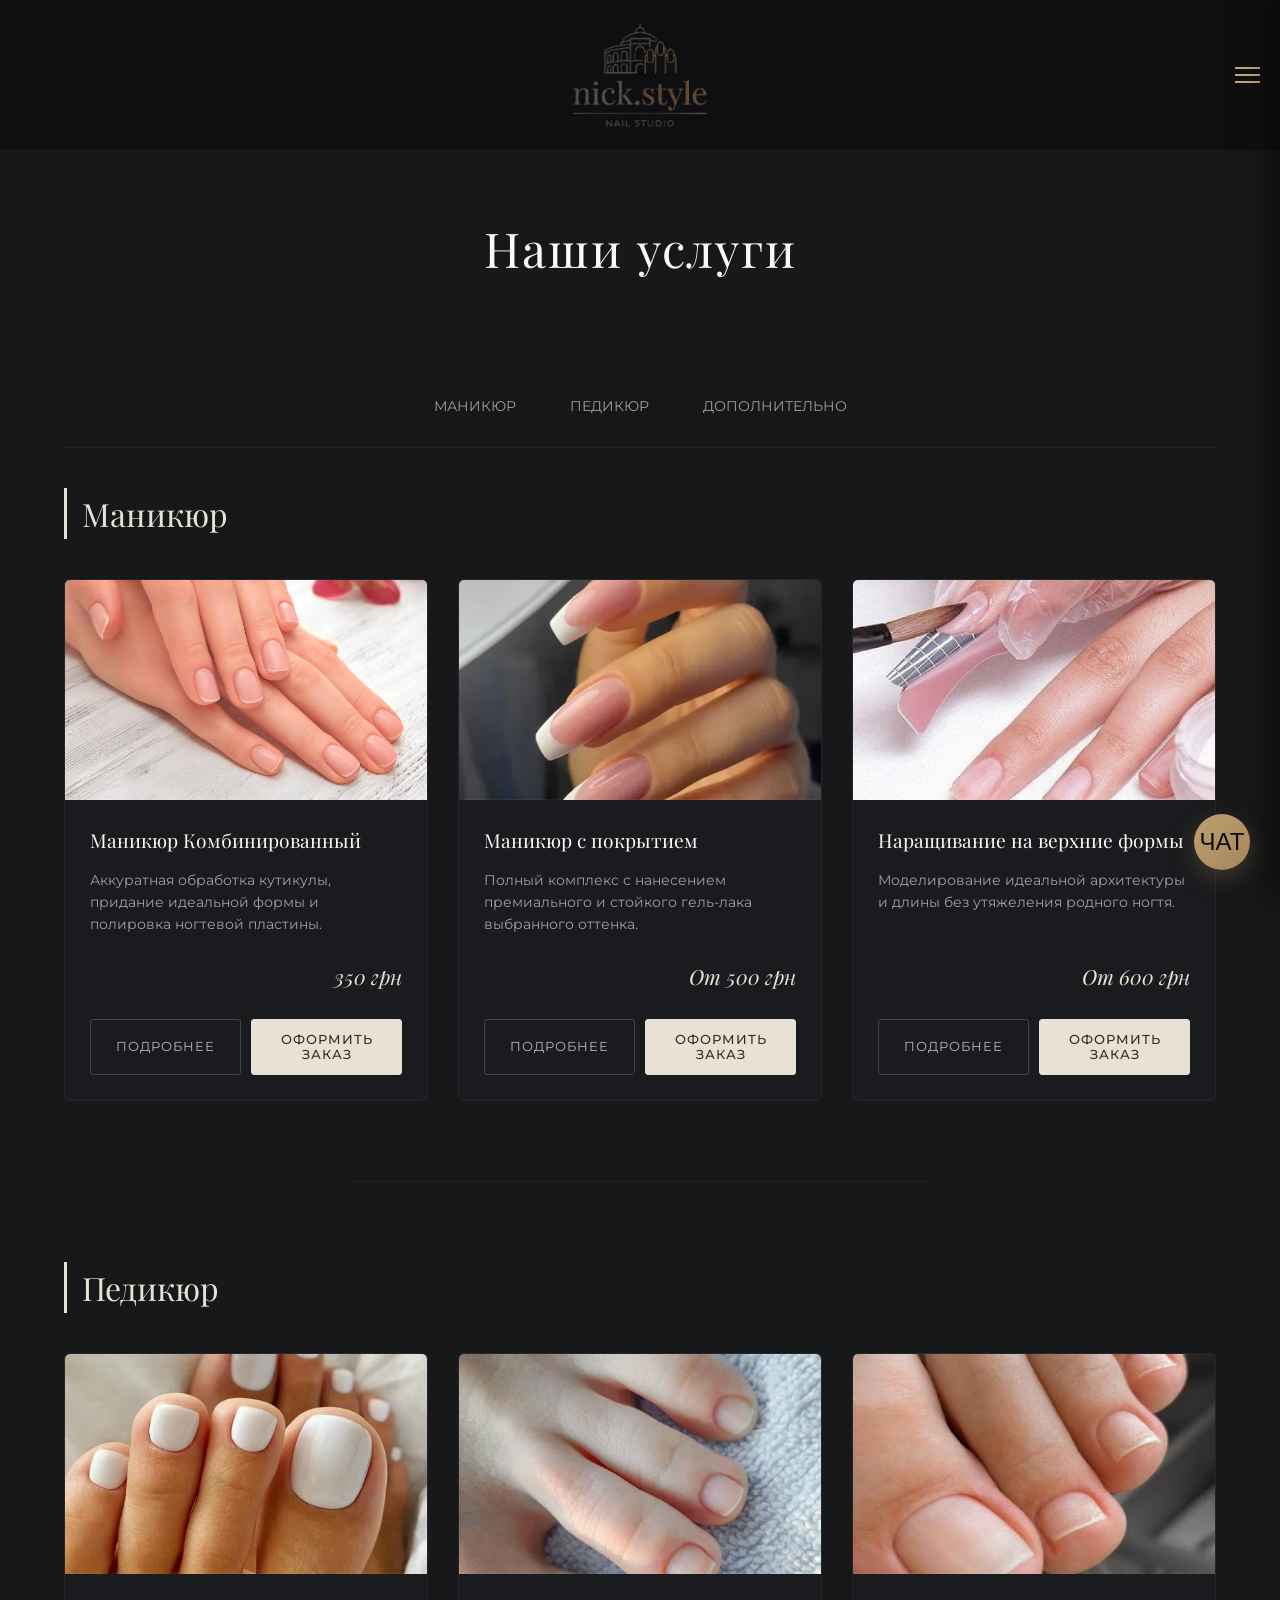
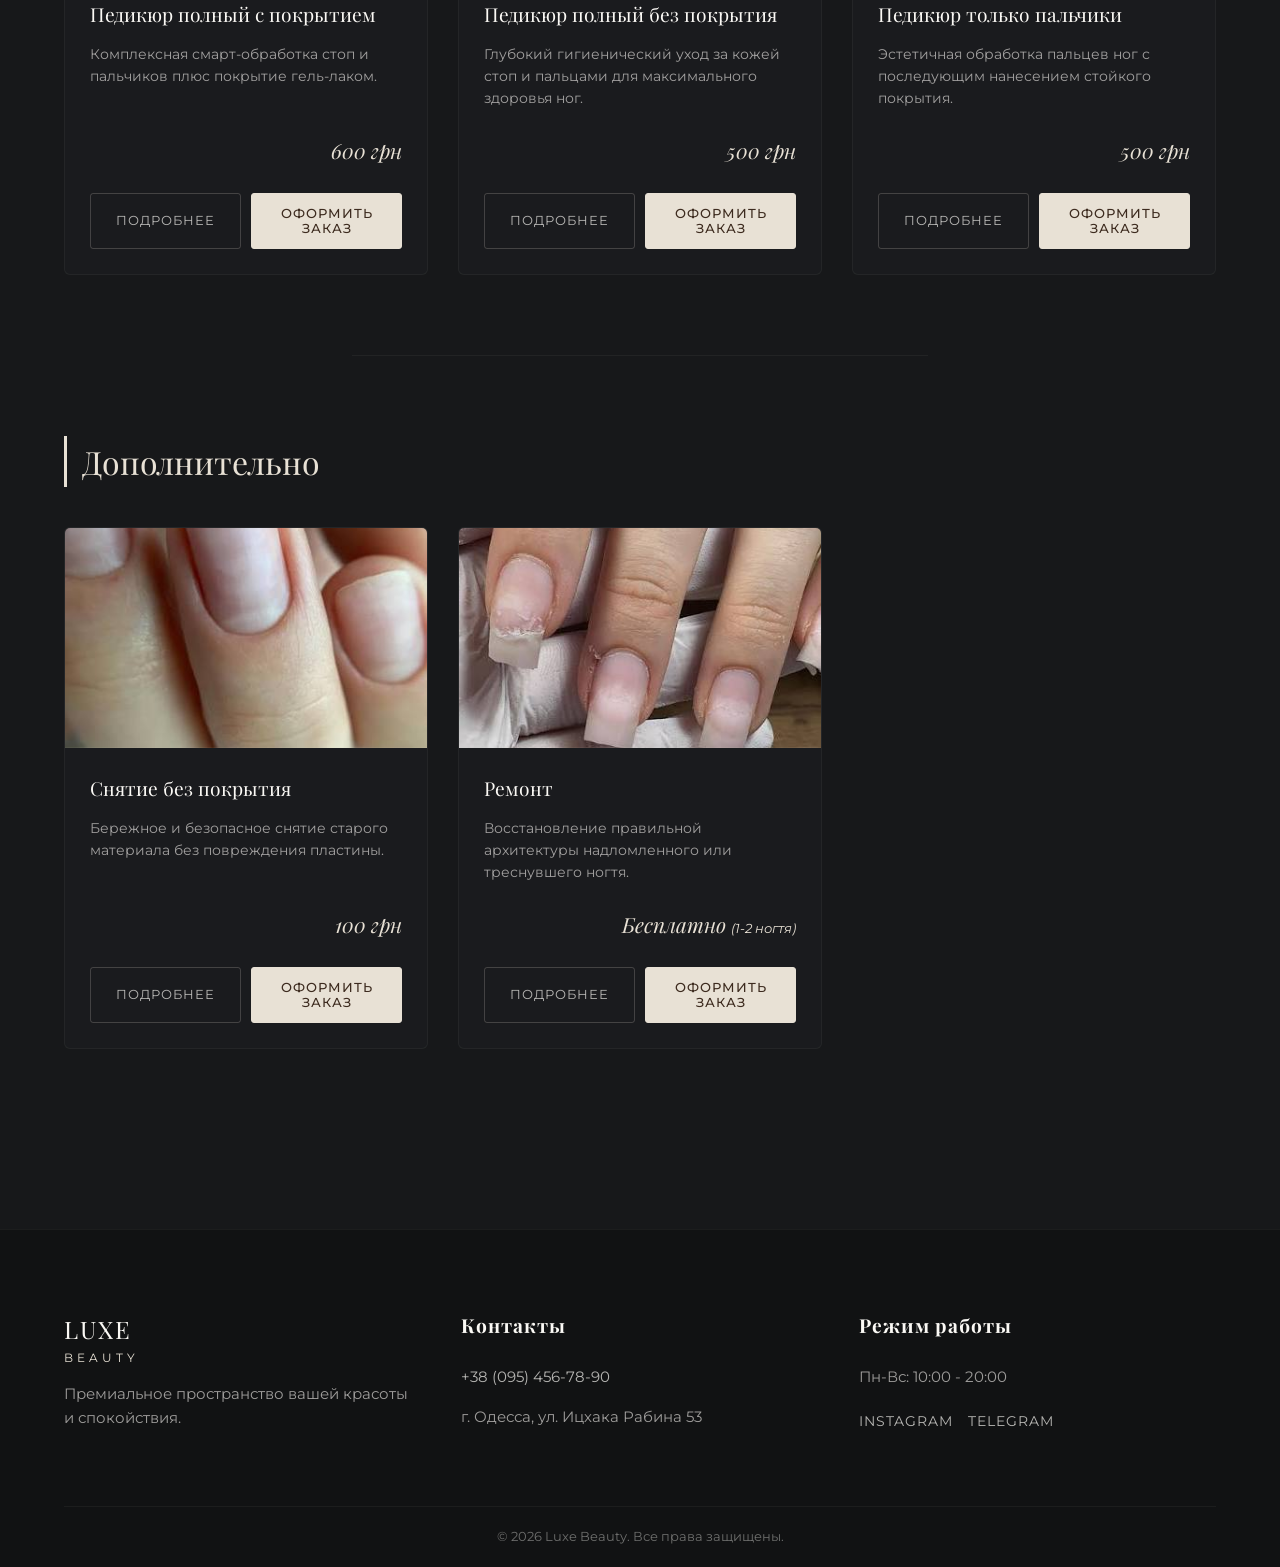
==== catalog.html @ 3cce15d4 "completed project" ====
<!DOCTYPE html>
<html lang="ru">
<head>
    <meta charset="UTF-8">
    <meta name="viewport" content="width=device-width, initial-scale=1.0">
    <title>Каталог услуг | Luxe Beauty</title>
    <!-- Базовые стили (сброс, шрифты, шапка) -->
    <link rel="stylesheet" href="style.css">
    <!-- Стили конкретно для каталога -->
    <link rel="stylesheet" href="catalog.css">
    <link href="https://fonts.googleapis.com/css2?family=Montserrat:wght@300;400;500&family=Playfair+Display:ital,wght@0,400;0,600;1,400&display=swap" rel="stylesheet">
</head>
<body class="catalog-page">

    <header class="header">
        <img src="./img/nick.style.odessa.logo.png" alt="Nick Style" class="logo-img">
        
        <button class="burger-btn" id="burgerBtn">
            <span></span><span></span><span></span>
        </button>
    </header>

    <nav class="nav-menu" id="navMenu">
        <button class="close-btn" id="closeBtn">✕</button>
        <a href="index.html">На главную</a>
    </nav>

    <main class="catalog-main">
        <h1 class="page-title hidden">Наши услуги</h1>

        <nav class="sticky-nav">
            <a href="#manicure">Маникюр</a>
            <a href="#pedicure">Педикюр</a>
            <a href="#extra">Дополнительно</a>
        </nav>

        <!-- Категория: МАНИКЮР -->
        <section id="manicure" class="catalog-category">
            <h2 class="category-title hidden">Маникюр</h2>
            <div class="catalog-grid">
                
                <!-- Карточка 1 -->
                <div class="product-card hidden">
                    <div class="card-image" style="background-image: url('./img/Маникюр\ Комбинированный.jpg');"></div>
                    <div class="card-content">
                        <h3>Маникюр Комбинированный</h3>
                        <p class="card-desc">Аккуратная обработка кутикулы, придание идеальной формы и полировка ногтевой пластины.</p>
                        <div class="card-price">350 грн</div>
                        <div class="card-actions">
                            <button class="btn-outline" data-target="detail-1">Подробнее</button>
                            <button class="btn-solid">Оформить заказ</button>
                        </div>
                    </div>
                </div>

                <!-- Карточка 2 -->
                <div class="product-card hidden">
                    <div class="card-image" style="background-image: url('./img/Маникюр\ с\ покрытием.webp');"></div>
                    <div class="card-content">
                        <h3>Маникюр с покрытием</h3>
                        <p class="card-desc">Полный комплекс с нанесением премиального и стойкого гель-лака выбранного оттенка.</p>
                        <div class="card-price">От 500 грн</div>
                        <div class="card-actions">
                            <button class="btn-outline" data-target="detail-2">Подробнее</button>
                            <button class="btn-solid">Оформить заказ</button>
                        </div>
                    </div>
                </div>

                <!-- Карточка 3 -->
                <div class="product-card hidden">
                    <div class="card-image" style="background-image: url('./img/Наращивание\ на\ верхние\ формы.jpg');"></div>
                    <div class="card-content">
                        <h3>Наращивание на верхние формы</h3>
                        <p class="card-desc">Моделирование идеальной архитектуры и длины без утяжеления родного ногтя.</p>
                        <div class="card-price">От 600 грн</div>
                        <div class="card-actions">
                            <button class="btn-outline" data-target="detail-3">Подробнее</button>
                            <button class="btn-solid">Оформить заказ</button>
                        </div>
                    </div>
                </div>

            </div>
        </section>

        <hr class="catalog-divider hidden">

        <!-- Категория: ПЕДИКЮР -->
        <section id="pedicure" class="catalog-category">
            <h2 class="category-title hidden">Педикюр</h2>
            <div class="catalog-grid">
                
                <!-- Карточка 4 -->
                <div class="product-card hidden">
                    <div class="card-image" style="background-image: url('./img/Педикюр\ полный\ с\ покрытием.jpg');"></div>
                    <div class="card-content">
                        <h3>Педикюр полный с покрытием</h3>
                        <p class="card-desc">Комплексная смарт-обработка стоп и пальчиков плюс покрытие гель-лаком.</p>
                        <div class="card-price">600 грн</div>
                        <div class="card-actions">
                            <button class="btn-outline" data-target="detail-4">Подробнее</button>
                            <button class="btn-solid">Оформить заказ</button>
                        </div>
                    </div>
                </div>

                <!-- Карточка 5 -->
                <div class="product-card hidden">
                    <div class="card-image" style="background-image: url('./img/Педикюр\ полный\ без\ покрытия.jpg');"></div>
                    <div class="card-content">
                        <h3>Педикюр полный без покрытия</h3>
                        <p class="card-desc">Глубокий гигиенический уход за кожей стоп и пальцами для максимального здоровья ног.</p>
                        <div class="card-price">500 грн</div>
                        <div class="card-actions">
                            <button class="btn-outline" data-target="detail-5">Подробнее</button>
                            <button class="btn-solid">Оформить заказ</button>
                        </div>
                    </div>
                </div>

                <!-- Карточка 6 -->
                <div class="product-card hidden">
                    <div class="card-image" style="background-image: url('./img/Педикюр\ только\ пальчики.jpg');"></div>
                    <div class="card-content">
                        <h3>Педикюр только пальчики</h3>
                        <p class="card-desc">Эстетичная обработка пальцев ног с последующим нанесением стойкого покрытия.</p>
                        <div class="card-price">500 грн</div>
                        <div class="card-actions">
                            <button class="btn-outline" data-target="detail-6">Подробнее</button>
                            <button class="btn-solid">Оформить заказ</button>
                        </div>
                    </div>
                </div>

            </div>
        </section>

        <hr class="catalog-divider hidden">

        <!-- Категория: ДОПОЛНИТЕЛЬНО -->
        <section id="extra" class="catalog-category">
            <h2 class="category-title hidden">Дополнительно</h2>
            <div class="catalog-grid">
                
                <!-- Карточка 7 -->
                <div class="product-card hidden">
                    <div class="card-image" style="background-image: url('./img/Снятие\ без\ покрытия.jpg');"></div>
                    <div class="card-content">
                        <h3>Снятие без покрытия</h3>
                        <p class="card-desc">Бережное и безопасное снятие старого материала без повреждения пластины.</p>
                        <div class="card-price">100 грн</div>
                        <div class="card-actions">
                            <button class="btn-outline" data-target="detail-7">Подробнее</button>
                            <button class="btn-solid">Оформить заказ</button>
                        </div>
                    </div>
                </div>

                <!-- Карточка 8 -->
                <div class="product-card hidden">
                    <div class="card-image" style="background-image: url('./img/Ремонт.jpg');"></div>
                    <div class="card-content">
                        <h3>Ремонт</h3>
                        <p class="card-desc">Восстановление правильной архитектуры надломленного или треснувшего ногтя.</p>
                        <div class="card-price">Бесплатно <span style="font-size: 0.8rem; font-family: 'Montserrat', sans-serif;">(1-2 ногтя)</span></div>
                        <div class="card-actions">
                            <button class="btn-outline" data-target="detail-8">Подробнее</button>
                            <button class="btn-solid">Оформить заказ</button>
                        </div>
                    </div>
                </div>

            </div>
        </section>
    </main>

    <!-- ===================================================
                МОДАЛЬНОЕ ОКНО "ПОДРОБНЕЕ"
    =================================================== -->

        <div id="serviceModal" class="service-modal">
            <div class="service-modal-content">
                <button id="closeServiceModal" class="service-modal-close">
                    &times;
                </button>
                <div id="serviceModalBody">
                </div>
            </div>
        </div

    <div class="order-overlay" id="orderOverlay"></div>

    <div class="order-drawer" id="orderDrawer">
        <button class="drawer-close" id="closeDrawer">&times;</button>
        
        <div class="drawer-header">
            <h3>Оформление заказа</h3>
            <p>Оставьте ваши контакты, и мы свяжемся с вами для подтверждения ордера.</p>
        </div>

        <form class="order-form" id="orderForm">
            <div class="input-group">
                <label for="clientName">Ваше имя</label>
                <input type="text" id="clientName" placeholder="Введите ваше имя" required>
            </div>

            <div class="input-group">
                <label for="clientPhone">Номер телефона</label>
                <input type="tel" id="clientPhone" placeholder="+38 (095) 456-78-90" required>
            </div>

            <button type="submit" class="btn-solid submit-order-btn">Подтвердить заказ</button>
        </form>
    </div>

    <div class="success-modal" id="successModal">
        <div class="success-content">
            <button class="success-close" id="closeSuccess">&times;</button>
            
            <div class="success-icon">
                <svg width="64" height="64" viewBox="0 0 24 24" fill="none" stroke="var(--color-beige)" stroke-width="1" stroke-linecap="round" stroke-linejoin="round">
                    <path d="M22 11.08V12a10 10 0 1 1-5.93-9.14"></path>
                    <polyline points="22 4 12 14.01 9 11.01"></polyline>
                </svg>
            </div>
            
            <h3>Заказ успешно создан</h3>
            <p>Наш администратор уже обрабатывает ваш ордер и свяжется с вами в течение <b>10 минут</b>.</p>
            
            <button class="btn-solid close-success-btn" id="closeSuccessBtn">Отлично</button>
        </div>
    </div>

    <div class="lux-widget" id="luxWidget">
        <div class="lux-menu">
            <button id="luxAiBtn">🤖 Чат с AI</button>
            <a href="tel:+380000000000">📞 Позвонить</a>
        </div>
        <button class="lux-trigger" id="luxTrigger">ЧАТ</button>
    </div>

    <div class="lux-box" id="luxBox">
        <div class="lux-header">
            <div><strong>LUXE BEAUTY Assistant</strong><br><small>Онлайн</small></div>
            <button id="luxClose">✕</button>
        </div>
        <div class="lux-msgs" id="luxMsgs">
            <div class="msg ai">Приветствую. Помогу сориентироваться по каталогу. Что вас интересует?</div>
        </div>
        <div class="lux-input-zone">
            <input type="text" id="luxInp" placeholder="Напишите сообщение..." autocomplete="off">
            <button id="luxSend">➔</button>
        </div>
    </div>

    <!-- Подвал (Footer) -->
    <footer id="contacts" class="footer">
        <div class="footer-content">
            <div class="footer-col hidden">
                <div class="logo">LUXE<span>BEAUTY</span></div>
                <p class="footer-desc">Премиальное пространство вашей красоты и спокойствия.</p>
            </div>
            
            <div class="footer-col hidden">
                <h4>Контакты</h4>
                <p><a href="tel:+380000000000" class="footer-link">+38 (095) 456-78-90</a></p>
                <p class="address">г. Одесса, ул. Ицхака Рабина 53</p> 
            </div>

            <div class="footer-col hidden">
                <h4>Режим работы</h4>
                <p>Пн-Вс: 10:00 - 20:00</p>
                <div class="social-links">
                    <!-- Заглушки под соцсети, потом вставишь иконки SVG -->
                    <a href="#">Instagram</a>
                    <a href="https://t.me/your_sunshin">Telegram</a>
                </div>
            </div>
        </div>
        
        <div class="footer-bottom">
            <p>&copy; 2026 Luxe Beauty. Все права защищены.</p>
        </div>
    </footer>

    <script src="catalog.js"></script>
</body>
</html>
---- style.css ----
/* Базовые настройки и сброс */
* {
    margin: 0;
    padding: 0;
    box-sizing: border-box;
    /* Убиваем синий квадрат при клике на мобилках */
    -webkit-tap-highlight-color: transparent; 
}

/* Убиваем outline при фокусе */
*:focus {
    outline: none !important;
}

html {
    scroll-behavior: smooth; /* Плавный скролл по якорным ссылкам */
}

body {
    color: var(--color-milk);
    background-color: var(--bg-deep-graphite);
    font-family: 'Montserrat', sans-serif;
    line-height: 1.6;
    overflow-x: hidden;
}

h1, h2, h3, .logo {
    font-family: 'Playfair Display', serif; /* Премиальный шрифт с засечками */
    font-weight: 400;
}

/* ==========================================================================
   БРЕНДБУК / ПЕРЕМЕННЫЕ ПАЛИТРЫ (Quiet Luxury)
   ========================================================================== */
:root {
    --color-milk: #FBF9F5;      
    --color-beige: #E8E1D5;      
    --color-chocolate: #3D2B1F;  
    --color-graphite: #242528;   
    
    
    --bg-deep-graphite: #17181A; 
    --bg-darker-shadow: #111213; 

    --gold: #DAA520; 
}

/* ==========================================================================
   КОМПОНЕНТЫ
   ========================================================================== */

.header {
    position: relative; /* Это важно для центровки лого */
    height: 150px; /* Задай нужную высоту шапки */
    background: #0f0f11;
    display: flex;
    align-items: center;
    justify-content: flex-end; /* Прижимает всё вправо */
    padding: 0 20px;
}

.logo-img {
    position: absolute; /* Отрываем от потока */
    left: 50%; /* Сдвигаем левый край в центр */
    transform: translateX(-50%); /* Сдвигаем картинку назад на половину её ширины (точный центр) */
    height: 150px; /* Подстрой под размер лого */
    width: auto;
    pointer-events: none; /* Чтобы не мешало, если вдруг наложится */
}

.burger-btn {
    background: none;
    border: none;
    cursor: pointer;
    display: flex;
    flex-direction: column;
    gap: 5px;
    z-index: 10; /* Чтобы был поверх всего */
}

.burger-btn span {
    width: 25px;
    height: 2px;
    background: #c5a880;
}

/* Меню */
.nav-menu {
    position: fixed; top: 0; left: -100%; width: 100%; height: 100%;
    background: rgba(15, 15, 17, 0.98);
    display: flex; flex-direction: column; align-items: center; justify-content: center;
    gap: 30px; z-index: 9999; transition: 0.3s;
}
.nav-menu.open { left: 0; }
.nav-menu a { color: #fff; font-size: 24px; text-decoration: none; }
.close-btn { position: absolute; top: 30px; right: 30px; background: none; border: none; color: #fff; font-size: 30px; cursor: pointer; }

/* Главный экран (Hero) */
.hero {
    height: 100vh;
    display: flex;
    align-items: center;
    justify-content: center;
    text-align: center;
    /* Мягкий радиальный градиент из графита в глубокую тень с шоколадным отливом */
    background: radial-gradient(circle at center, var(--color-graphite) 0%, var(--bg-darker-shadow) 100%);
    padding: 0 20px;
}

.hero-content h1 {
    font-size: 4rem;
    margin-bottom: 20px;
    letter-spacing: 1px;
    color: var(--color-milk);
    font-family: 'Playfair Display', serif; /* Добавили благородный шрифт для заголовка */
}

.hero-content p {
    font-weight: 300;
    max-width: 500px;
    margin: 0 auto 40px;
    color: var(--color-beige); /* Нюдовый подзаголовок смотрится очень стильно */
}

.btn-primary {
    display: inline-block;
    padding: 15px 40px;
    border: 1px solid var(--color-beige);
    color: var(--color-beige);
    text-decoration: none;
    text-transform: uppercase;
    letter-spacing: 2px;
    font-size: 12px;
    transition: all 0.4s ease;
    cursor: pointer;
    background: transparent;
}

.btn-primary:hover {
    background-color: var(--color-beige);
    color: var(--color-chocolate); /* При ховере кнопка заливается бежем, а текст темнеет до шоколада */
    border-color: var(--color-beige);
}

/* --- Секция Преимуществ --- */
.features {
    padding: 100px 5%;
    background-color: var(--bg-deep-graphite);
}

.features-grid {
    display: grid;
    grid-template-columns: repeat(auto-fit, minmax(280px, 1fr));
    gap: 50px;
    max-width: 1200px;
    margin: 0 auto;
}

.feature-item {
    text-align: center;
    padding: 30px;
    /* Тонкие изящные рамки с легким бежевым напылением */
    border: 1px solid rgba(232, 225, 213, 0.05); 
    background-color: rgba(36, 37, 40, 0.3); /* Легкая подложка из графита */
    transition: all 0.4s ease;
}

.feature-item:hover {
    transform: translateY(-10px);
    border-color: rgba(232, 225, 213, 0.2);
    box-shadow: 0 10px 30px rgba(61, 43, 31, 0.15); /* Мягкая шоколадная тень */
}

.feature-icon {
    font-size: 2rem;
    color: var(--color-beige);
    margin-bottom: 20px;
}

.feature-item h3 {
    font-size: 1.2rem;
    margin-bottom: 15px;
    letter-spacing: 1px;
    color: var(--color-milk);
}

.feature-item p {
    font-size: 0.9rem;
    color: rgba(251, 249, 245, 0.7); /* Молочный с прозрачностью для хорошей читаемости */
    font-weight: 300;
}

/* --- Секция Атмосферы (Галерея) --- */
.atmosphere {
    padding: 100px 5%;
    background-color: var(--bg-darker-shadow); /* Уходим в глубокий графитовый блэкаут */
}

.gallery-grid {
    display: grid;
    grid-template-columns: repeat(auto-fit, minmax(300px, 1fr));
    gap: 20px;
    max-width: 1200px;
    margin: 0 auto;
}

.gallery-item {
    height: 400px;
    background-size: cover;
    background-position: center;
    filter: grayscale(25%); /* Снизили агрессивный чб фильтр, чтобы теплые тона пробивались наружу */
    border: 1px solid rgba(232, 225, 213, 0.03);
    transition: all 0.5s ease;
}

.gallery-item:hover {
    filter: grayscale(0%);
    transform: scale(1.02);
    border-color: var(--color-beige);
}

/* --- Секция Философии --- */
.philosophy {
    padding: 120px 5%;
    text-align: center;
    background-color: var(--bg-deep-graphite);
}

.philosophy-content {
    max-width: 700px;
    margin: 0 auto;
}

.philosophy p {
    font-size: 1.1rem;
    color: var(--color-milk);
    font-weight: 300;
    line-height: 1.8;
}

/* --- Секция Отзывов --- */
.reviews {
    padding: 100px 5%;
    /* Градиент перетекает из глубокого графита в тотальный шоколадно-черный пул */
    background: linear-gradient(to bottom, var(--bg-deep-graphite) 0%, var(--bg-darker-shadow) 100%);
}

.reviews-grid {
    display: grid;
    grid-template-columns: repeat(auto-fit, minmax(300px, 1fr));
    gap: 30px;
    max-width: 1200px;
    margin: 0 auto;
}

.review-card {
    background-color: rgba(36, 37, 40, 0.4); /* Матовый графит для карт */
    padding: 40px 30px;
    border-radius: 4px;
    border: 1px solid rgba(232, 225, 213, 0.05);
    display: flex;
    flex-direction: column;
    justify-content: space-between;
    transition: all 0.4s ease;
}

.review-card:hover {
    transform: translateY(-5px);
    border-color: rgba(232, 225, 213, 0.15);
}

.stars {
    color: var(--gold); 
    font-size: 1.2rem;
    margin-bottom: 20px;
    letter-spacing: 2px;
}

.review-text {
    font-size: 1rem;
    font-style: italic;
    color: var(--color-milk);
    margin-bottom: 30px;
    flex-grow: 1;
    font-weight: 300;
}

.author {
    font-family: 'Playfair Display', serif;
    font-size: 1.1rem;
    color: var(--color-beige);
}

/* Секция топ-услуг */
.top-services {
    padding: 100px 5%;
    max-width: 1200px;
    margin: 0 auto;
    background-color: var(--bg-darker-shadow);
}

.section-title {
    font-size: 2.5rem;
    text-align: center;
    margin-bottom: 60px;
    letter-spacing: 2px;
    color: var(--color-milk);
    font-family: 'Playfair Display', serif;
}

.services-grid {
    display: flex;
    flex-direction: column;
    gap: 30px;
}

.service-card {
    display: flex;
    justify-content: space-between;
    align-items: center;
    padding: 30px;
    border-bottom: 1px solid rgba(232, 225, 213, 0.1); /* Бежевая аккуратная линия */
    transition: all 0.4s ease;
}

.service-card:hover {
    background-color: rgba(61, 43, 31, 0.15); /* Тончайший шоколадный блик при наведении */
    transform: translateX(10px);
}

.card-info h3 {
    font-size: 1.5rem;
    margin-bottom: 10px;
    color: var(--color-milk);
    font-family: 'Playfair Display', serif;
}

.card-info .desc {
    color: rgba(251, 249, 245, 0.6);
    font-size: 0.9rem;
    font-weight: 300;
}

.card-action .price {
    font-size: 1.2rem;
    font-family: 'Playfair Display', serif;
    font-style: italic;
    color: var(--color-beige);
}

.btn_learn_more {
    display: inline-block;
    padding: 15px 40px;
    border: 1px solid var(--color-beige);
    color: var(--color-beige);
    text-decoration: none;
    text-transform: uppercase;
    letter-spacing: 2px;
    font-size: 12px;
    transition: all 0.4s ease;
    cursor: pointer;
    text-align: center;
    background: transparent;
}

.btn_learn_more:hover {
    background-color: var(--color-beige);
    color: var(--color-chocolate);
    border-color: var(--color-beige);
}

/* Классы для анимации появления (JS) */
.hidden {
    opacity: 0;
    transform: translateY(40px);
    transition: all 1s cubic-bezier(0.25, 1, 0.5, 1);
}

.show {
    opacity: 1;
    transform: translateY(0);
}

/* --- Секция FAQ --- */
.faq {
    padding: 100px 5%;
    /* Сидим в глубоком графитовом пуле, как и в остальных секциях */
    background-color: var(--bg-deep-graphite); 
}

.faq-container {
    max-width: 800px;
    margin: 0 auto;
    display: flex;
    flex-direction: column;
    gap: 15px;
}

.faq-item {
    border: 1px solid rgba(232, 225, 213, 0.05); /* Легчайший бежевый контур */
    background-color: rgba(36, 37, 40, 0.3); /* Полупрозрачный матовый графит */
    border-radius: 4px;
    overflow: hidden;
    transition: all 0.4s ease;
}

.faq-question {
    padding: 24px 30px;
    display: flex;
    justify-content: space-between;
    align-items: center;
    cursor: pointer;
    user-select: none;
    -webkit-tap-highlight-color: transparent;
}

.faq-question span {
    font-size: 1.1rem;
    font-weight: 400;
    letter-spacing: 0.5px;
    color: var(--color-milk);
    font-family: 'Playfair Display', serif; /* Добавим люкса в сами вопросы */
}

/* Изящный плюсик */
.faq-icon {
    position: relative;
    width: 14px;
    height: 14px;
    transition: transform 0.4s cubic-bezier(0.25, 1, 0.5, 1);
}

.faq-icon::before, .faq-icon::after {
    content: '';
    position: absolute;
    background-color: rgba(232, 225, 213, 0.5); /* Приглушенный беж в спокойном состоянии */
    transition: background-color 0.3s ease;
}

.faq-icon::before {
    top: 6px;
    left: 0;
    width: 14px;
    height: 2px;
}

.faq-icon::after {
    top: 0;
    left: 6px;
    width: 2px;
    height: 14px;
}

/* Стили при ховере - блок оживает */
.faq-item:hover {
    border-color: rgba(232, 225, 213, 0.2);
    background-color: rgba(36, 37, 40, 0.8);
    box-shadow: 0 5px 15px rgba(61, 43, 31, 0.1); /* Легкая шоколадная тень */
}

.faq-item:hover .faq-icon::before,
.faq-item:hover .faq-icon::after {
    background-color: var(--color-beige); /* Загорается чистым бежем */
}

/* Скрытый по дефолту ответ */
.faq-answer {
    max-height: 0;
    overflow: hidden;
    transition: max-height 0.4s cubic-bezier(0.25, 1, 0.5, 1);
}

.faq-answer p {
    padding: 0 30px 30px 30px;
    color: rgba(251, 249, 245, 0.6); /* Молочный с прозрачностью */
    font-size: 0.95rem;
    font-weight: 300;
    line-height: 1.7;
}

/* Состояние когда аккордеон открыт */
.faq-item.active {
    border-color: rgba(232, 225, 213, 0.3);
}

.faq-item.active .faq-icon {
    transform: rotate(45deg);
}

.faq-item.active .faq-icon::before,
.faq-item.active .faq-icon::after {
    background-color: var(--color-beige);
}

.lux-widget { position: fixed; bottom: 30px; right: 30px; display: flex; flex-direction: column; align-items: flex-end; gap: 12px; z-index: 9999; }
    .lux-trigger { width: 56px; height: 56px; border-radius: 50%; background: linear-gradient(135deg, #bd9f73, #a68758); border: none; cursor: pointer; color: #0f0f11; font-size: 24px; box-shadow: 0 8px 24px rgba(166,135,88,0.3); transition: 0.3s; }
    .lux-widget.active .lux-trigger { transform: rotate(135deg); }
    
    .lux-menu { display: flex; flex-direction: column; gap: 8px; opacity: 0; transform: translateY(10px); pointer-events: none; transition: 0.3s; }
    .lux-widget.active .lux-menu { opacity: 1; transform: translateY(0); pointer-events: auto; }
    .lux-menu button, .lux-menu a { background: rgba(25,25,30,0.9); backdrop-filter: blur(10px); border: 1px solid rgba(197,168,128,0.2); padding: 12px 20px; border-radius: 24px; color: #e4e4e7; font-size: 13px; cursor: pointer; text-decoration: none; text-align: center; transition: 0.2s; }
    .lux-menu button:hover, .lux-menu a:hover { border-color: #c5a880; transform: translateX(-4px); }

    .lux-box { position: fixed; bottom: 110px; right: 30px; width: 360px; height: 480px; background: rgba(25,25,30,0.9); backdrop-filter: blur(20px); border: 1px solid rgba(197,168,128,0.2); border-radius: 20px; box-shadow: 0 15px 40px rgba(0,0,0,0.5); display: flex; flex-direction: column; overflow: hidden; z-index: 10000; opacity: 0; transform: translateY(20px); pointer-events: none; transition: 0.3s; }
    .lux-box.open { opacity: 1; transform: translateY(0); pointer-events: auto; }
    
    .lux-header { padding: 14px 20px; border-bottom: 1px solid rgba(255,255,255,0.05); display: flex; justify-content: space-between; align-items: center; font-size: 14px; }
    .lux-header small { color: #a1a1aa; font-size: 11px; }
    .lux-header button { background: none; border: none; color: #a1a1aa; cursor: pointer; font-size: 16px; }
    
    .lux-msgs { flex: 1; padding: 16px; overflow-y: auto; display: flex; flex-direction: column; gap: 10px; font-size: 13px; }
    .msg { max-width: 80%; padding: 10px 14px; border-radius: 14px; line-height: 1.4; }
    .msg.ai { background: rgba(255,255,255,0.03); border: 1px solid rgba(255,255,255,0.05); align-self: flex-start; border-top-left-radius: 4px; color: #e4e4e7; }
    .msg.user { background: linear-gradient(135deg, #bd9f73, #a68758); color: #0f0f11; font-weight: 500; align-self: flex-end; border-top-right-radius: 4px; }
    
    .lux-input-zone { padding: 12px 16px; background: rgba(15,15,17,0.5); display: flex; gap: 8px; }
    .lux-input-zone input { flex: 1; background: rgba(255,255,255,0.03); border: 1px solid rgba(255,255,255,0.08); border-radius: 10px; color: #e4e4e7; padding: 8px 12px; font-size: 13px; outline: none; }
    .lux-input-zone input:focus { border-color: #c5a880; }
    .lux-input-zone button { background: none; border: none; color: #c5a880; cursor: pointer; font-size: 16px; }

/* --- Подвал (Footer) --- */
.footer {
    background-color: var(--bg-darker-shadow); /* Самый глубокий темный тон для фундамента */
    padding: 80px 5% 20px;
    border-top: 1px solid rgba(232, 225, 213, 0.05);
}

.footer-content {
    display: grid;
    grid-template-columns: repeat(auto-fit, minmax(250px, 1fr));
    gap: 40px;
    max-width: 1200px;
    margin: 0 auto 60px;
}

.footer-col h4 {
    font-family: 'Playfair Display', serif;
    font-size: 1.2rem;
    margin-bottom: 25px;
    color: var(--color-milk);
    letter-spacing: 1px;
}

.footer-desc {
    margin-top: 15px;
    color: rgba(251, 249, 245, 0.6);
    font-size: 0.9rem;
}

.footer-col p {
    color: rgba(251, 249, 245, 0.6);
    margin-bottom: 15px;
    font-size: 0.95rem;
}

.footer-link {
    color: rgba(251, 249, 245, 0.7);
    text-decoration: none;
    transition: color 0.3s ease;
}

.footer-link:hover {
    color: var(--color-beige);
}

.social-links {
    margin-top: 20px;
    display: flex;
    gap: 15px;
}

.social-links a {
    color: rgba(251, 249, 245, 0.7);
    text-decoration: none;
    font-size: 0.9rem;
    text-transform: uppercase;
    letter-spacing: 1px;
    transition: color 0.3s ease;
}

.social-links a:hover {
    color: var(--color-beige); /* Заменили старое золото на элегантный беж */
}

.footer-bottom {
    text-align: center;
    padding-top: 20px;
    border-top: 1px solid rgba(232, 225, 213, 0.05);
    color: rgba(251, 249, 245, 0.4); /* Максимально приглушенный копирайт */
    font-size: 0.8rem;
}

/* Адаптив под мобилки */
@media (max-width: 768px) {
    .hero-content h1 {
        font-size: 2.5rem;
    }
    .service-card {
        flex-direction: column;
        align-items: flex-start;
        gap: 15px;
    }
    .service-card:hover {
        transform: none; /* Убираем сдвиг на мобилках */
    }
}

/* Адаптив для галереи */
@media (max-width: 768px) {
    .gallery-item {
        height: 300px;
    }
    .philosophy {
        padding: 80px 5%;
    }
}

@media (max-width: 480px) {
        .lux-widget { bottom: 20px; right: 20px; }
        
        /* Чат разворачивается на весь экран смартфона */
        .lux-box {
            width: 100vw;
            height: 100vh;
            bottom: 0;
            right: 0;
            border-radius: 0; /* Убираем скругления, чтобы встало монолитом */
        }
        
        /* Увеличиваем шапку и инпуты для удобных тапов пальцем */
        .lux-header { padding: 20px; }
        .lux-input-zone { padding: 16px; padding-bottom: calc(16px + env(safe-area-inset-bottom)); } /* Защита под шторку iPhone */
    }
---- catalog.css ----
/* Добавляем плавный скролл, чтобы прыжок был мягким */
html {
    scroll-behavior: smooth;
    /* Добавляем отступ сверху при клике, чтобы заголовок не уходил под меню */
    scroll-padding-top: 80px; 
}

.logo {
    font-size: 24px;
    letter-spacing: 2px;
    color: var(--color-milk);
    text-decoration: none; /* Убиваем дефолтное подчеркивание от браузера */
}

.logo span {
    font-family: 'Montserrat', sans-serif;
    font-size: 12px;
    letter-spacing: 4px;
    display: block;
    color: var(--color-beige);
}

.catalog-page {
    background-color: var(--bg-deep-graphite); 
}

.catalog-header {
    position: relative;
    background-color: var(--bg-darker-shadow);
    border-bottom: 1px solid rgba(232, 225, 213, 0.05); /* Бежевая граница */
}

.catalog-main {
    padding: 60px 5% 100px;
    max-width: 1400px;
    margin: 0 auto;
}

.page-title {
    font-size: 3rem;
    text-align: center;
    margin-bottom: 80px;
    letter-spacing: 2px;
    color: var(--color-milk);
    font-family: 'Playfair Display', serif;
}

/* Панель навигации */
.sticky-nav {
    position: sticky;
    top: 0; /* Прилипает к самому верху экрана при скролле */
    z-index: 100;
    /* Глубокий графит с эффектом матового стекла */
    background-color: rgba(23, 24, 26, 0.95); 
    backdrop-filter: blur(10px);
    padding: 20px 0;
    display: flex;
    justify-content: center;
    gap: 20px;
    border-bottom: 1px solid rgba(232, 225, 213, 0.05);
    margin-bottom: 40px;
}

.sticky-nav a {
    text-decoration: none;
    color: rgba(251, 249, 245, 0.6); /* Приглушенный молочный */
    font-family: 'Montserrat', sans-serif;
    text-transform: uppercase;
    font-size: 0.85rem;
    padding: 8px 16px;
    border: 1px solid transparent;
    transition: all 0.3s ease;
    border-radius: 20px;
}

.sticky-nav a:hover {
    color: var(--color-milk);
    border-color: var(--color-beige);
}

.catalog-category {
    margin-bottom: 80px;
}

.category-title {
    font-size: 2rem;
    margin-bottom: 40px;
    color: var(--color-beige); /* Благородный беж вместо яркого золота */
    border-left: 3px solid var(--color-beige);
    padding-left: 15px;
    font-family: 'Playfair Display', serif;
}

.catalog-divider {
    border: none;
    border-top: 1px solid rgba(232, 225, 213, 0.05);
    margin: 0 auto 80px;
    width: 50%;
}

/* Сетка ордеров (карточек) */
.catalog-grid {
    display: grid;
    grid-template-columns: repeat(auto-fill, minmax(320px, 1fr));
    gap: 30px;
}

/* Карточка актива */
.product-card {
    background-color: rgba(36, 37, 40, 0.3); /* Полупрозрачный матовый графит */
    border: 1px solid rgba(232, 225, 213, 0.05); /* Легчайший контур */
    border-radius: 6px;
    overflow: hidden;
    display: flex;
    flex-direction: column;
    transition: transform 0.4s ease, box-shadow 0.4s ease, border-color 0.4s ease;
}

.product-card:hover {
    transform: translateY(-8px);
    box-shadow: 0 15px 30px rgba(61, 43, 31, 0.15); /* Мягкая шоколадная тень */
    border-color: rgba(232, 225, 213, 0.15);
}

.card-image {
    height: 220px;
    background-size: cover;
    background-position: center;
    background-color: var(--color-graphite); 
    border-bottom: 1px solid rgba(232, 225, 213, 0.05);
}

.card-content {
    padding: 25px;
    display: flex;
    flex-direction: column;
    flex-grow: 1;
}

.card-content h3 {
    font-size: 1.2rem;
    margin-bottom: 15px;
    font-family: 'Playfair Display', serif;
    color: var(--color-milk);
}

.card-desc {
    font-size: 0.9rem;
    color: rgba(251, 249, 245, 0.6);
    line-height: 1.5;
    margin-bottom: 25px;
    flex-grow: 1; 
}

.card-price {
    font-size: 1.3rem;
    font-family: 'Playfair Display', serif;
    font-style: italic;
    color: var(--color-beige);
    margin-bottom: 25px;
    text-align: right;
}

/* Кнопки управления ордерами */
.card-actions {
    display: flex;
    gap: 10px;
}

.card-actions button {
    flex: 1;
    padding: 12px 5px;
    font-family: 'Montserrat', sans-serif;
    font-size: 0.8rem;
    text-transform: uppercase;
    letter-spacing: 1px;
    cursor: pointer;
    border-radius: 3px;
    transition: all 0.3s ease;
}

.btn-outline {
    background: transparent;
    color: rgba(251, 249, 245, 0.7);
    border: 1px solid rgba(232, 225, 213, 0.2); /* Приглушенный беж */
}

.btn-outline:hover {
    border-color: var(--color-beige);
    color: var(--color-milk);
}

.btn-solid {
    background: var(--color-beige);
    color: var(--color-chocolate);
    border: 1px solid var(--color-beige);
    font-weight: 500;
}

.btn-solid:hover {
    background: transparent;
    color: var(--color-beige);
}

/* ==========================================================
                    SERVICE MODAL
========================================================== */

.service-modal{

    position:fixed;
    inset:0;

    display:flex;
    justify-content:center;
    align-items:center;

    padding:40px;

    background:rgba(0,0,0,.65);
    backdrop-filter:blur(14px);

    opacity:0;
    visibility:hidden;

    transition:.35s;

    z-index:9999;

}

.service-modal.active{

    opacity:1;
    visibility:visible;

}

.service-modal-image{

    width:100%;

    height:280px;

    object-fit:cover;

    border-radius:22px;

    margin-bottom:30px;

    box-shadow:0 20px 45px rgba(0,0,0,.18);

}

.service-modal-content{

    position:relative;

    width:min(900px,100%);
    max-height:85vh;

    overflow-y:auto;

    background:linear-gradient(
        180deg,
        var(--color-milk),
        var(--color-beige)
    );

    border-radius:28px;

    padding:45px;

    box-shadow:
        0 30px 80px rgba(0,0,0,.45);

    transform:translateY(35px) scale(.96);

    transition:.35s;

}

.service-modal.active .service-modal-content{

    transform:translateY(0) scale(1);

}

/* ======================================= */

.service-modal-close{

    position:absolute;

    top:0;
    right:0;

    width:56px;
    height:56px;

    border:none;

    border-radius:0 28px 0 18px;

    background:var(--gold);

    color:#fff;

    font-size:24px;
    font-weight:600;

    cursor:pointer;

    display:flex;
    justify-content:center;
    align-items:center;

    transition:.3s;

    z-index:10;

}

.service-modal-close:hover{

    background:#c79215;

    transform:scale(1.05);

}

/* ======================================= */

#serviceModalBody{

    color:var(--color-graphite);

    font-family:'Montserrat',sans-serif;

    line-height:1.8;

}

#serviceModalBody h2{

    text-align:center;

    font-size:2.3rem;

    color:var(--color-chocolate);

    margin-bottom:20px;

}

#serviceModalBody h2::after{

    content:"";

    display:block;

    width:90px;
    height:4px;

    margin:15px auto 0;

    background:var(--gold);

    border-radius:50px;

}

/* ======================================= */

#serviceModalBody h3{

    margin-top:35px;
    margin-bottom:18px;

    color:var(--color-chocolate);

    font-size:1.3rem;

}

/* ======================================= */

#serviceModalBody p{

    margin-bottom:18px;

    font-size:1.05rem;

    color:var(--color-graphite);

}

/* ======================================= */

#serviceModalBody strong{

    color:var(--gold);

}

/* ======================================= */

#serviceModalBody ul{

    list-style:none;

    padding:0;

    margin:30px 0;

}

/* ======================================= */

#serviceModalBody li{

    position:relative;

    margin-bottom:14px;

    padding:16px 18px 16px 58px;

    background:white;

    border-radius:16px;

    border-left:4px solid var(--gold);

    transition:.25s;

}

#serviceModalBody li:hover{

    transform:translateX(8px);

    box-shadow:0 15px 30px rgba(0,0,0,.08);

}

/* ======================================= */

#serviceModalBody li::before{

    content:"✓";

    position:absolute;

    left:18px;
    top:50%;

    transform:translateY(-50%);

    width:26px;
    height:26px;

    display:flex;
    justify-content:center;
    align-items:center;

    border-radius:50%;

    background:var(--gold);

    color:white;

    font-weight:700;

}

/* ======================================= */

.service-modal-content::-webkit-scrollbar{

    width:10px;

}

.service-modal-content::-webkit-scrollbar-thumb{

    background:var(--gold);

    border-radius:30px;

}

.service-modal-content::-webkit-scrollbar-track{

    background:transparent;

}

/* Затемняющий фон при открытии */
.order-overlay {
    position: fixed;
    top: 0;
    left: 0;
    width: 100%;
    height: 100%;
    background-color: rgba(5, 5, 5, 0.7);
    backdrop-filter: blur(4px);
    z-index: 998;
    opacity: 0;
    pointer-events: none;
    transition: opacity 0.4s ease;
}

.order-overlay.active {
    opacity: 1;
    pointer-events: auto;
}

/* Сама плашка (выезжает справа) */
.order-drawer {
    position: fixed;
    top: 0;
    right: 0;
    width: 100%;
    max-width: 450px;
    height: 100%;
    background-color: var(--bg-darker-shadow); /* Наш глубокий темный тон */
    box-shadow: -10px 0 30px rgba(0, 0, 0, 0.5);
    z-index: 999;
    padding: 40px 30px;
    box-sizing: border-box;
    display: flex;
    flex-direction: column;
    
    /* Начальное состояние: полностью скрыта справа */
    transform: translateX(100%);
    transition: transform 0.4s cubic-bezier(0.25, 1, 0.5, 1);
}

/* Состояние когда плашка открыта */
.order-drawer.active {
    transform: translateX(0);
}

/* Кнопка закрытия (крестик) */
.drawer-close {
    position: absolute;
    top: 20px;
    right: 20px;
    background: transparent;
    border: none;
    color: rgba(251, 249, 245, 0.5);
    font-size: 2rem;
    cursor: pointer;
    transition: color 0.3s ease;
}

.drawer-close:hover {
    color: var(--color-beige);
}

.drawer-header h3 {
    font-family: 'Playfair Display', serif;
    font-size: 1.8rem;
    color: var(--color-milk);
    margin-bottom: 15px;
}

.drawer-header p {
    color: rgba(251, 249, 245, 0.6);
    font-size: 0.9rem;
    line-height: 1.5;
    margin-bottom: 40px;
}

/* Форма и инпуты */
.order-form {
    display: flex;
    flex-direction: column;
    gap: 25px;
}

.input-group {
    display: flex;
    flex-direction: column;
    gap: 8px;
}

.input-group label {
    font-family: 'Montserrat', sans-serif;
    font-size: 0.8rem;
    text-transform: uppercase;
    letter-spacing: 1px;
    color: var(--color-beige);
}

.input-group input {
    background-color: rgba(36, 37, 40, 0.5);
    border: 1px solid rgba(232, 225, 213, 0.1);
    border-radius: 4px;
    padding: 14px 16px;
    color: var(--color-milk);
    font-family: 'Montserrat', sans-serif;
    font-size: 0.95rem;
    transition: all 0.3s ease;
}

.input-group input:focus {
    outline: none;
    border-color: var(--color-beige);
    background-color: rgba(36, 37, 40, 0.9);
}

.submit-order-btn {
    margin-top: 15px;
    width: 100%;
    padding: 16px !important;
}

/* --- Стили для окна успешного заказа --- */
.success-modal {
    position: fixed;
    top: 0;
    left: 0;
    width: 100%;
    height: 100%;
    background-color: rgba(5, 5, 5, 0.8); /* Глубокое затемнение */
    backdrop-filter: blur(8px); /* Красивое размытие заднего плана */
    z-index: 1000; /* Перекрывает всё, даже выдвижную плашку */
    display: flex;
    align-items: center;
    justify-content: center;
    
    /* Начальное состояние: скрыто */
    opacity: 0;
    pointer-events: none;
    transition: opacity 0.4s ease;
}

/* Активация окна */
.success-modal.active {
    opacity: 1;
    pointer-events: auto;
}

.success-content {
    background-color: var(--bg-darker-shadow);
    border: 1px solid rgba(232, 225, 213, 0.08);
    border-radius: 8px;
    padding: 50px 40px;
    max-width: 420px;
    width: 90%;
    text-align: center;
    position: relative;
    
    /* Эффект вылета: сначала уменьшено, потом встает в норму */
    transform: scale(0.8);
    transition: transform 0.4s cubic-bezier(0.34, 1.56, 0.64, 1);
}

.success-modal.active .success-content {
    transform: scale(1);
}

/* Крестик закрытия */
.success-close {
    position: absolute;
    top: 15px;
    right: 20px;
    background: transparent;
    border: none;
    color: rgba(251, 249, 245, 0.4);
    font-size: 1.8rem;
    cursor: pointer;
    transition: color 0.3s ease;
}

.success-close:hover {
    color: var(--color-beige);
}

.success-icon {
    margin-bottom: 25px;
}

.success-content h3 {
    font-family: 'Playfair Display', serif;
    font-size: 1.8rem;
    color: var(--color-milk);
    margin-bottom: 15px;
    letter-spacing: 1px;
}

.success-content p {
    color: rgba(251, 249, 245, 0.6);
    font-size: 0.95rem;
    line-height: 1.6;
    margin-bottom: 35px;
}

.success-content p b {
    color: var(--color-beige); /* Выделяем 10 минут бежевым */
    font-weight: 500;
}

.close-success-btn {
    width: 100%;
    padding: 14px !important;
}

/* ==========================================================================
   МОБИЛЬНЫЙ ТЕРМИНАЛ (Mobile Responsive)
   ========================================================================== */
@media (max-width: 768px) {
    /* Корректируем отступы рабочей зоны */
    .catalog-main {
        padding: 40px 15px 80px;
    }

    /* Заголовок страницы делаем компактнее */
    .page-title {
        font-size: 2.2rem;
        margin-bottom: 40px;
    }

    /* Липкая панель - финт ушами для UX */
    .sticky-nav {
        justify-content: flex-start; /* Выравниваем по левому краю для свайпа */
        padding: 15px 20px;
        gap: 15px;
        /* Делаем панель скроллируемой по горизонтали (как табы в криптобиржах) */
        overflow-x: auto;
        white-space: nowrap;
        -webkit-overflow-scrolling: touch; /* Плавный скролл на iOS */
        /* Прячем уродливый системный скроллбар */
        -ms-overflow-style: none;
        scrollbar-width: none;
    }
    
    .sticky-nav::-webkit-scrollbar {
        display: none;
    }

    .sticky-nav a {
        font-size: 0.75rem;
        padding: 8px 14px;
    }

    /* Сетка активов - переводим в 1 колонку */
    .catalog-grid {
        grid-template-columns: 1fr; /* Одна карточка на весь экран - фокус на товаре */
        gap: 20px;
    }

    /* Заголовки категорий */
    .category-title {
        font-size: 1.5rem;
        margin-bottom: 30px;
    }

    .catalog-category {
        margin-bottom: 60px;
    }

    /* Карточка актива */
    .card-image {
        height: 200px; /* Чуть поджали высоту картинки */
    }

    .card-content {
        padding: 20px;
    }

    .card-content h3 {
        font-size: 1.1rem;
    }

    .card-desc {
        font-size: 0.85rem;
        margin-bottom: 20px;
    }

    .card-price {
        font-size: 1.2rem;
        margin-bottom: 20px;
    }

    /* Кнопки управления ордерами */
    .card-actions {
        flex-direction: column; /* Ставим кнопки друг под друга */
        gap: 12px;
    }
    
    .card-actions button {
        width: 100%; /* Растягиваем на всю ширину */
        padding: 14px 10px;
        font-size: 0.85rem;
    }
}

/* Фикс для совсем маленьких экранов (старые iPhone) */
@media (max-width: 400px) {
    .page-title {
        font-size: 1.8rem;
    }
    
    .card-image {
        height: 180px;
    }
}

@media (max-width: 500px) {
    .order-drawer {
        top: auto;
        bottom: 0;
        right: 0;
        width: 100%;
        max-width: 100%;
        height: auto;
        max-height: 85%;
        border-radius: 20px 20px 0 0;
        padding: 50px 20px 30px;
        /* Переключаем анимацию: теперь выезжает снизу вверх */
        transform: translateY(100%);
    }

    .order-drawer.active {
        transform: translateY(0);
    }
    
    .drawer-close {
        top: 15px;
        right: 20px;
    }
}

@media(max-width:768px){

    .service-modal{
        padding:15px;
    }

    .service-modal-content{
        padding:30px 22px;
        border-radius:22px;
        max-height:92vh;
    }

    #serviceModalBody h2{
        font-size:1.8rem;
    }

    #serviceModalBody h3{
        font-size:1.15rem;
    }

    #serviceModalBody p{
        font-size:.95rem;
    }

    #serviceModalBody li{
        padding:14px 14px 14px 50px;
        font-size:.95rem;
    }

    .service-modal-close{
        width:42px;
        height:42px;
        font-size:18px;
    }

    .service-modal-image{
        height:180px;
    }

}
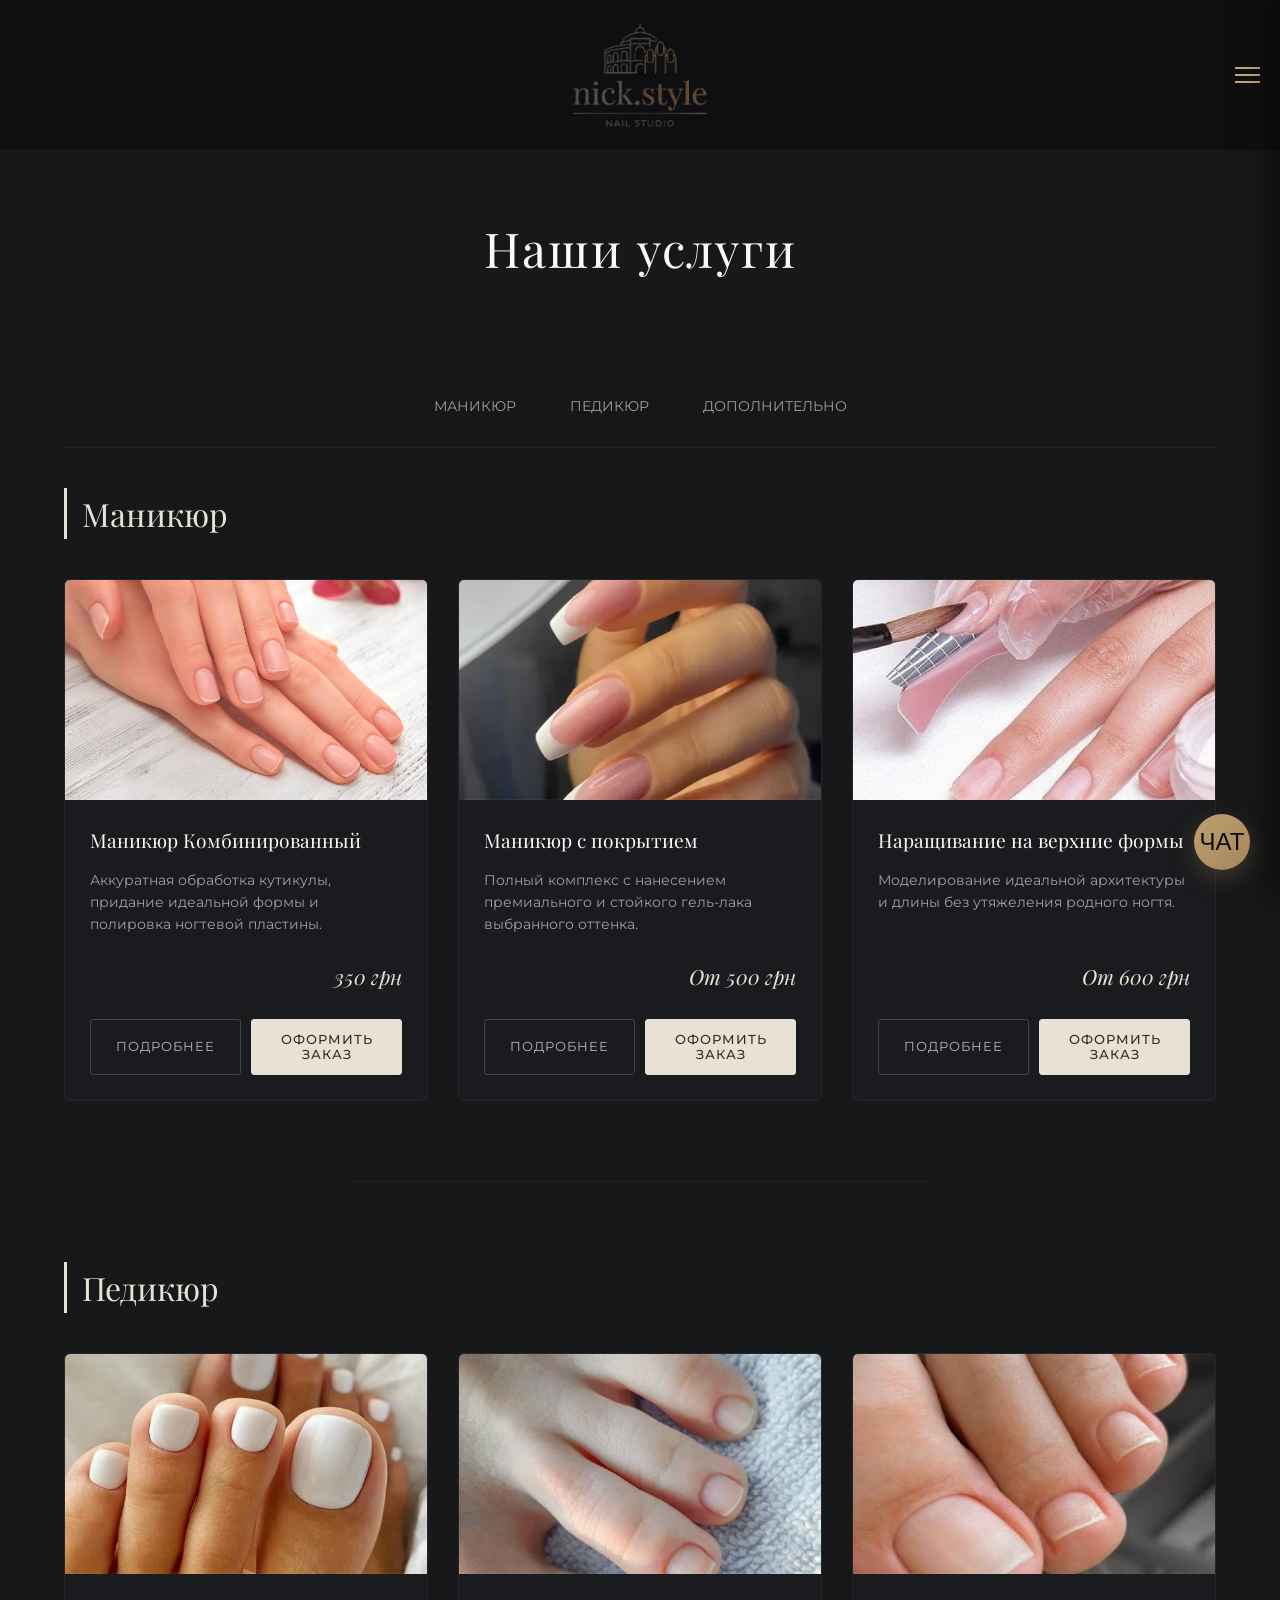
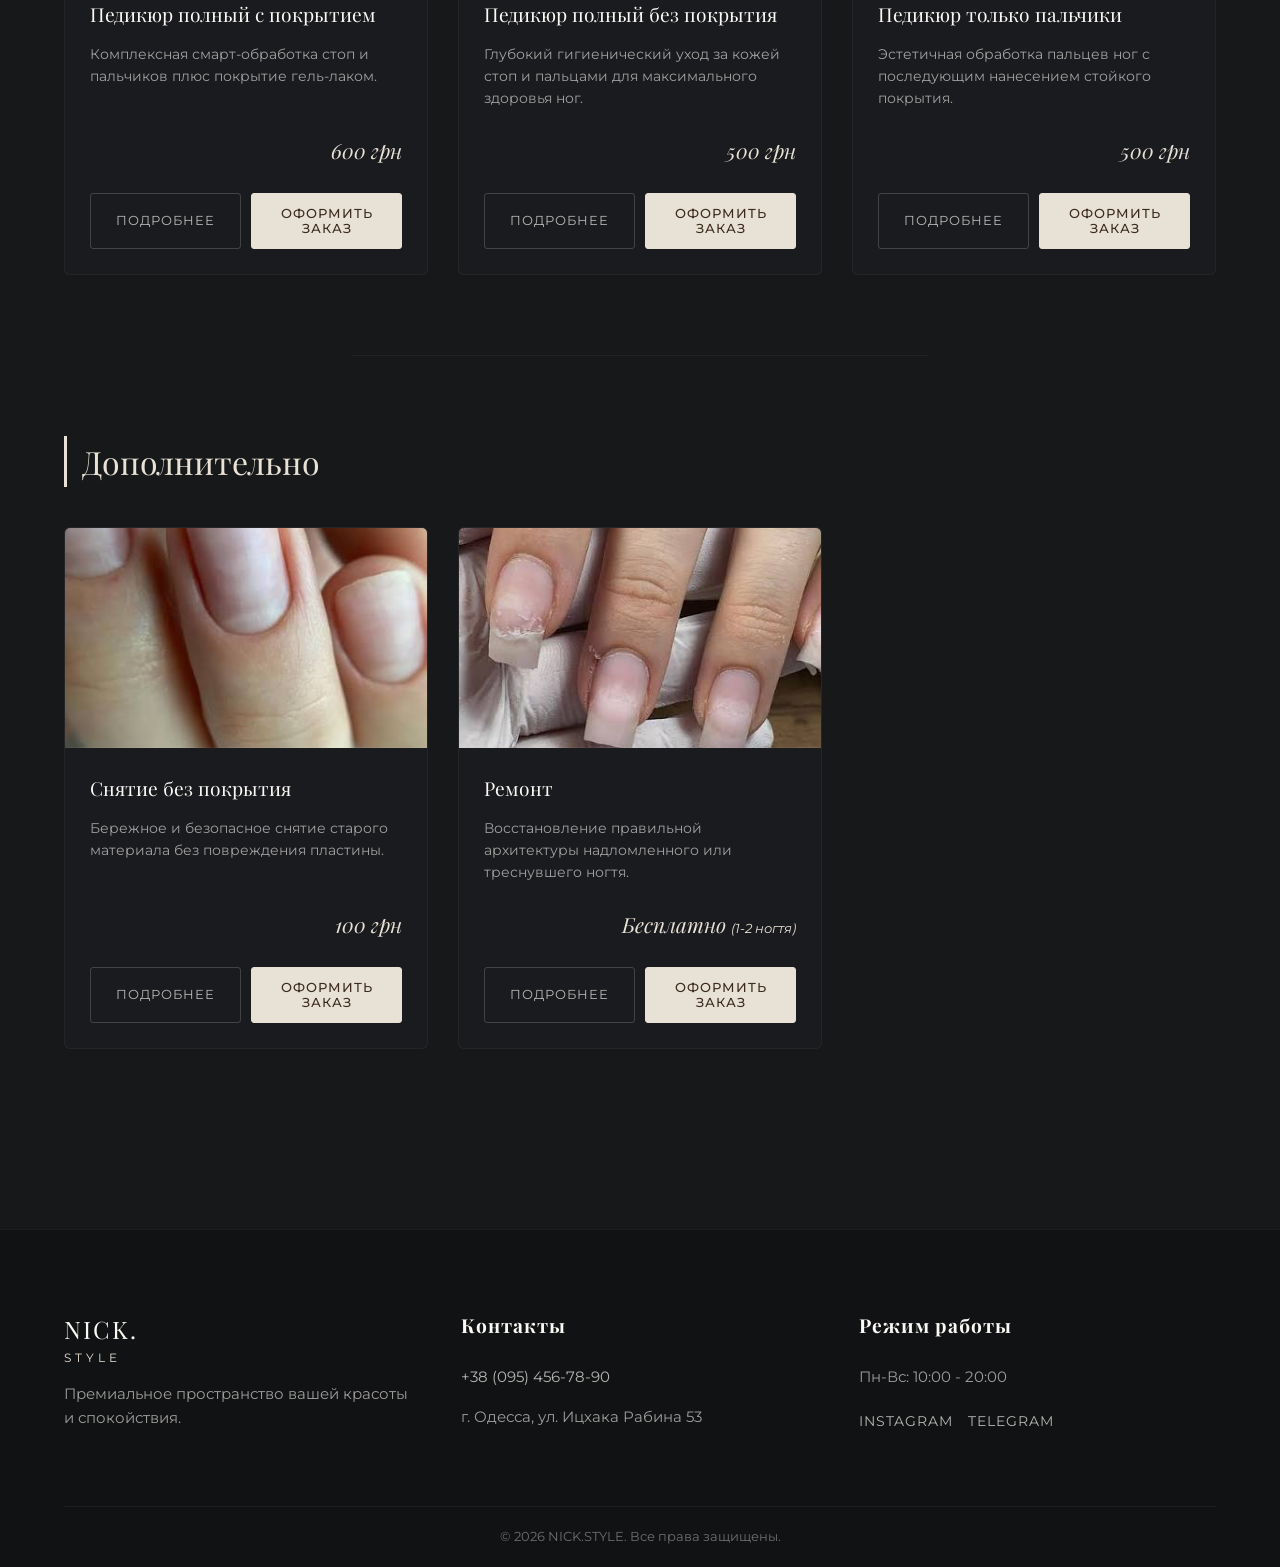
==== commit 4be6ce48: "fix" ====
--- a/catalog.html
+++ b/catalog.html
@@ -258,7 +258,7 @@
     <footer id="contacts" class="footer">
         <div class="footer-content">
             <div class="footer-col hidden">
-                <div class="logo">LUXE<span>BEAUTY</span></div>
+                <div class="logo">NICK.<span>STYLE</span></div>
                 <p class="footer-desc">Премиальное пространство вашей красоты и спокойствия.</p>
             </div>
             
@@ -280,7 +280,7 @@
         </div>
         
         <div class="footer-bottom">
-            <p>&copy; 2026 Luxe Beauty. Все права защищены.</p>
+            <p>&copy; 2026 NICK.STYLE. Все права защищены.</p>
         </div>
     </footer>
 
--- a/catalog.css
+++ b/catalog.css
@@ -253,31 +253,25 @@
 }
 
 .service-modal-content{
-
-    position:relative;
-
-    width:min(900px,100%);
-    max-height:85vh;
-
-    overflow-y:auto;
-
-    background:linear-gradient(
+    position: relative;
+
+    width: min(900px,100%);
+    max-height: 85vh;
+
+    background: linear-gradient(
         180deg,
         var(--color-milk),
         var(--color-beige)
     );
 
-    border-radius:28px;
-
-    padding:45px;
-
-    box-shadow:
-        0 30px 80px rgba(0,0,0,.45);
-
-    transform:translateY(35px) scale(.96);
-
-    transition:.35s;
-
+    border-radius: 28px;
+
+    overflow: hidden;
+
+    box-shadow: 0 30px 80px rgba(0,0,0,.45);
+
+    transform: translateY(35px) scale(.96);
+    transition: .35s;
 }
 
 .service-modal.active .service-modal-content{
@@ -289,43 +283,34 @@
 /* ======================================= */
 
 .service-modal-close{
-
     position:absolute;
-
     top:0;
     right:0;
-
-    width:56px;
-    height:56px;
-
+    width:64px;
+    height:64px;
     border:none;
-
-    border-radius:0 28px 0 18px;
-
     background:var(--gold);
-
     color:#fff;
-
-    font-size:24px;
-    font-weight:600;
-
-    cursor:pointer;
-
     display:flex;
     justify-content:center;
     align-items:center;
-
-    transition:.3s;
-
-    z-index:10;
-
+    font-size:24px;
+    font-weight:700;
+    cursor:pointer;
+    border-radius:0 28px 0 24px;
+    z-index:999;
+    transition:.25s;
 }
 
 .service-modal-close:hover{
 
-    background:#c79215;
-
-    transform:scale(1.05);
+    background: #c79215;
+
+}
+
+.service-modal-close:active{
+
+    transform:scale(.96);
 
 }
 
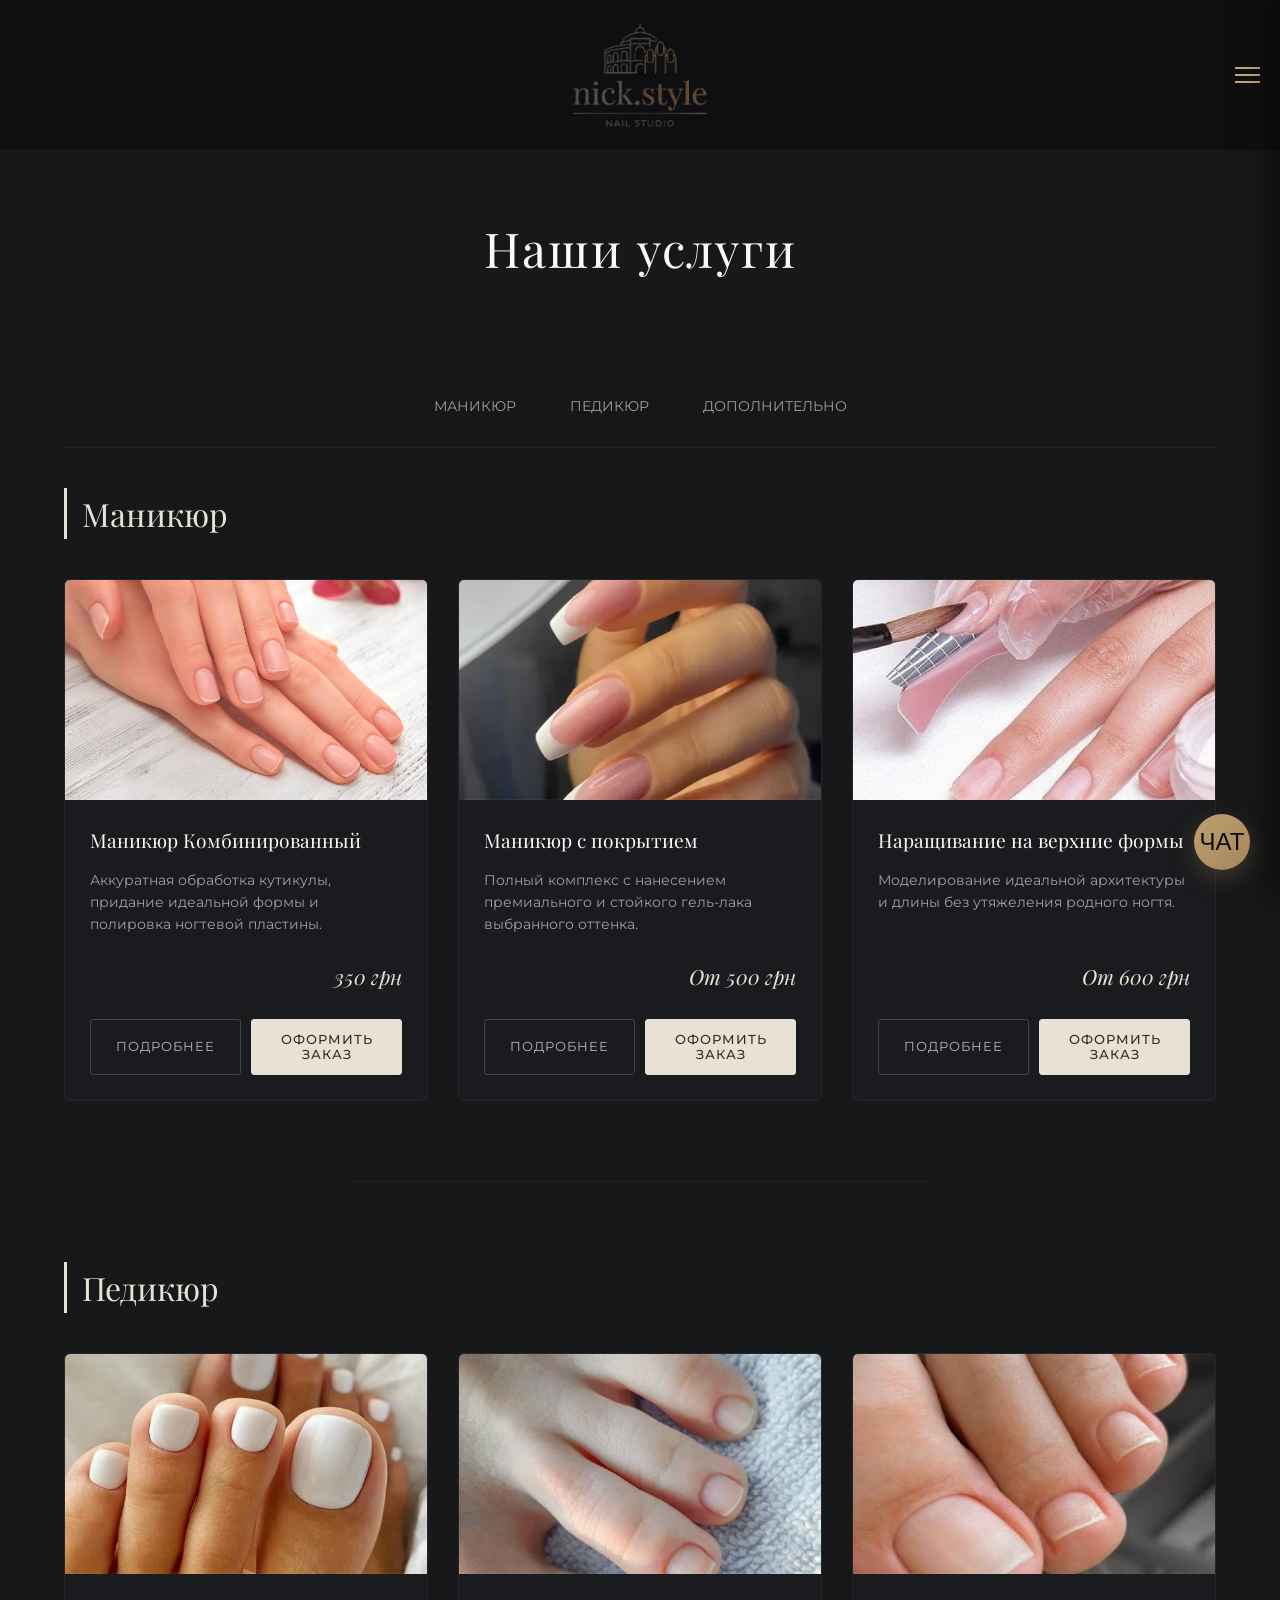
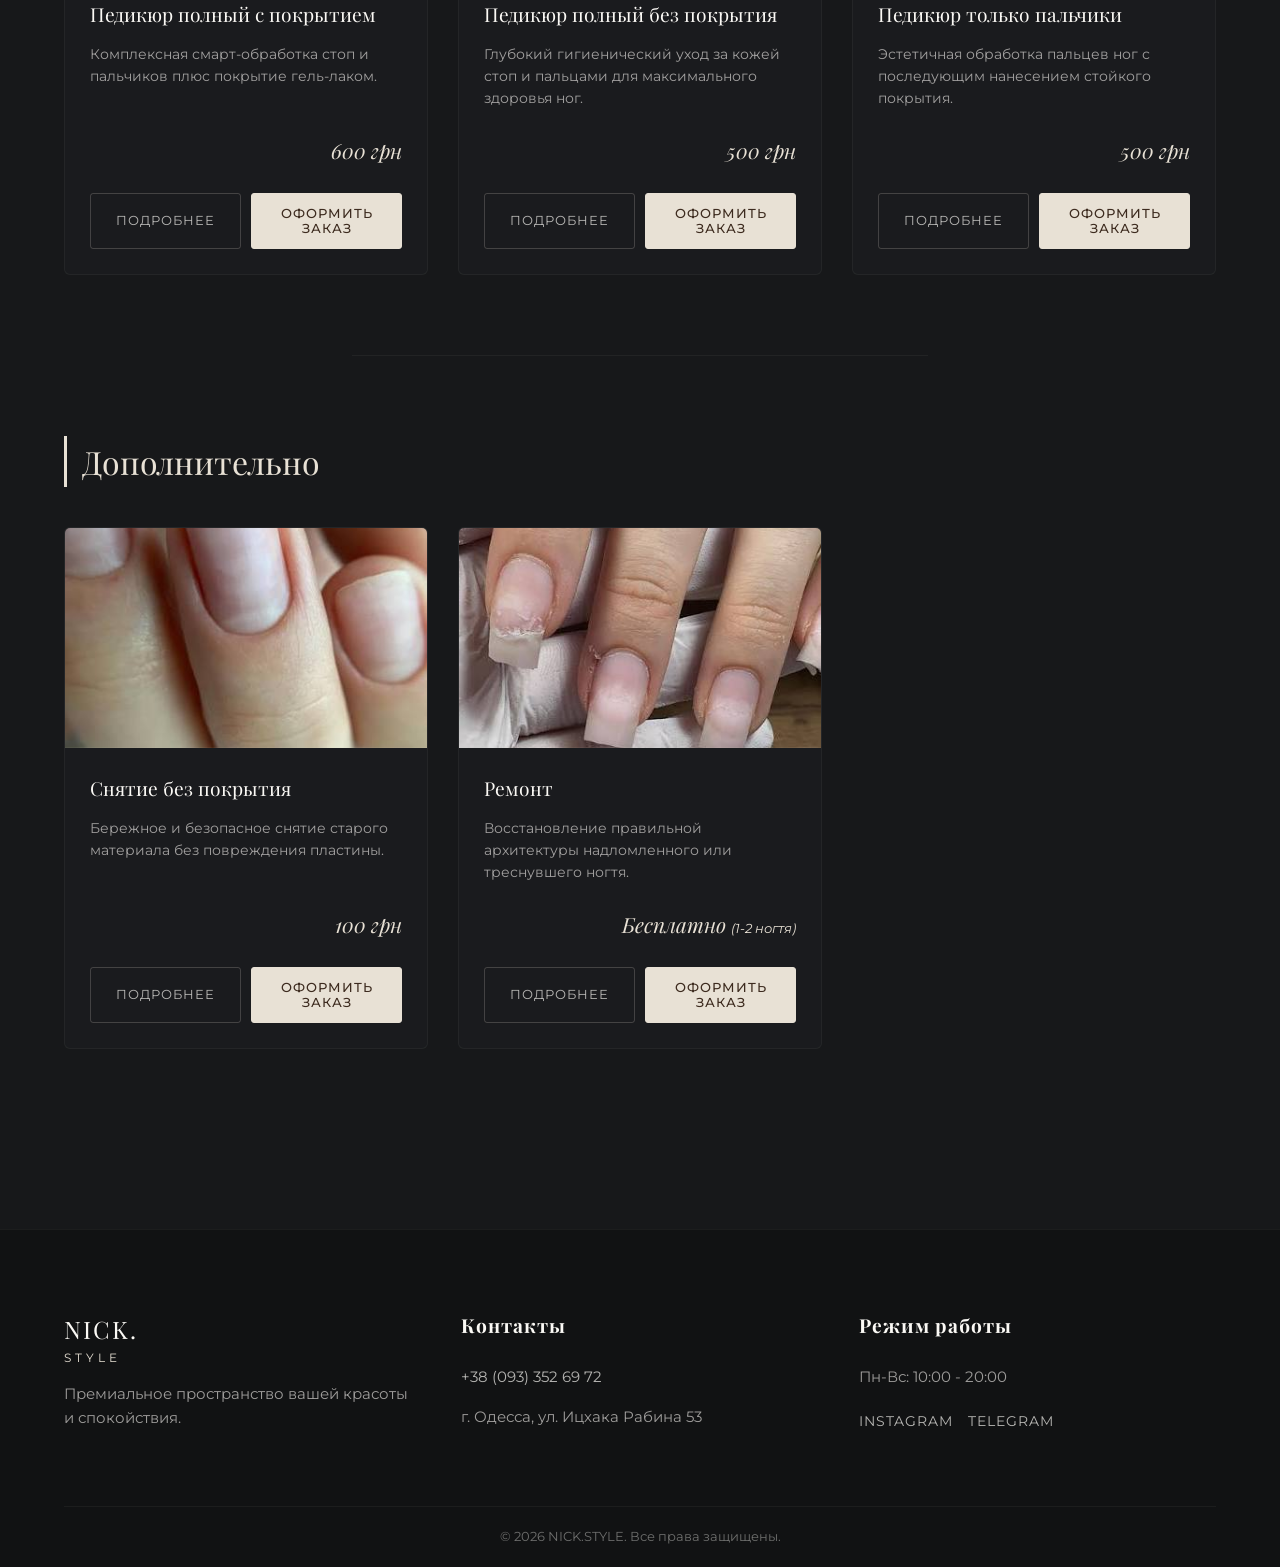
==== commit 6e6b676b: "fix ai" ====
--- a/catalog.html
+++ b/catalog.html
@@ -187,7 +187,7 @@
                 <div id="serviceModalBody">
                 </div>
             </div>
-        </div
+        </div>
 
     <div class="order-overlay" id="orderOverlay"></div>
 
@@ -235,7 +235,7 @@
     <div class="lux-widget" id="luxWidget">
         <div class="lux-menu">
             <button id="luxAiBtn">🤖 Чат с AI</button>
-            <a href="tel:+380000000000">📞 Позвонить</a>
+            <a href="tel:+380933526972">📞 Позвонить</a>
         </div>
         <button class="lux-trigger" id="luxTrigger">ЧАТ</button>
     </div>
@@ -264,7 +264,7 @@
             
             <div class="footer-col hidden">
                 <h4>Контакты</h4>
-                <p><a href="tel:+380000000000" class="footer-link">+38 (095) 456-78-90</a></p>
+                <p><a href="tel:+380933526972" class="footer-link">+38 (093) 352 69 72</a></p>
                 <p class="address">г. Одесса, ул. Ицхака Рабина 53</p> 
             </div>
 
@@ -273,8 +273,8 @@
                 <p>Пн-Вс: 10:00 - 20:00</p>
                 <div class="social-links">
                     <!-- Заглушки под соцсети, потом вставишь иконки SVG -->
-                    <a href="#">Instagram</a>
-                    <a href="https://t.me/your_sunshin">Telegram</a>
+                    <a href="https://www.instagram.com/nick.style.odessa?igsh=NjJhZm5pcGRkN253">Instagram</a>
+                    <a href="https://telegram.me/your_sunshin">Telegram</a>
                 </div>
             </div>
         </div>
--- a/catalog.css
+++ b/catalog.css
@@ -683,7 +683,7 @@
 }
 
 .success-content p b {
-    color: var(--color-beige); /* Выделяем 10 минут бежевым */
+    color: var(--color-beige);
     font-weight: 500;
 }
 
